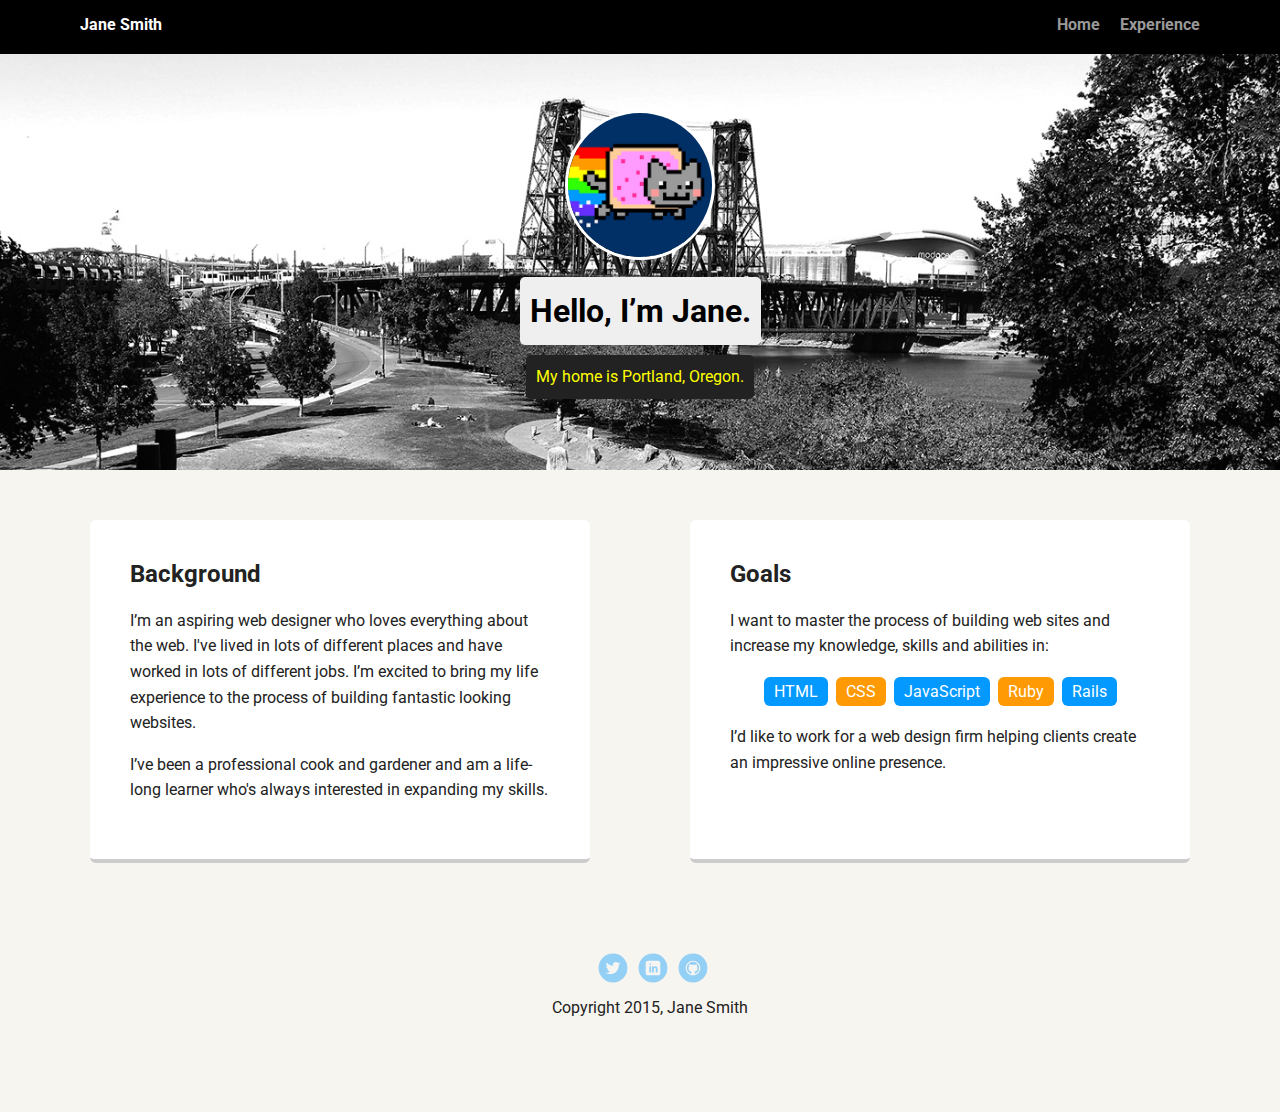
==== index.html @ ebae374d "Add files via upload" ====
<!doctype html>
<html lang="en">
<head>
  <meta charset="utf-8">
  <title>Jane Smith's Profile</title>
  <meta name="viewport" content="width=device-width, initial-scale=1.0">
  <link rel="stylesheet" href="styles.css">
  <link href="https://fonts.googleapis.com/css?family=Muli%7CRoboto:400,300,500,700,900" rel="stylesheet"></head>
  <body>

    <div class="main-nav">
        <ul class="nav">
          <li class="name">Jane Smith</li>
          <li><a href="#">Home</a></li>
          <li><a href="#">Experience</a></li>
        </ul>
    </div>

    <header>
      <img src="images/me.png" alt="Drawing of Jane Smith" class="profile-image">
      <h1 class="tag name">Hello, I’m Jane.</h1>
      <p class="tag location">My home is Portland, Oregon.</p>
    </header>

    <main class="flex">
      <div class="card">
        <h2>Background</h2>
        <p>I’m an aspiring web designer who loves everything about the web. I've lived in lots of different places and have worked in lots of different jobs. I’m excited to bring my life experience to the process of building fantastic looking websites.</p>
        <p>I’ve been a professional cook and gardener and am a life-long learner who's always interested in expanding my skills.</p>
      </div> 

      <div class="card">
        <h2>Goals</h2>
        <p>I want to master the process of building web sites and increase my knowledge, skills and abilities in:</p>
        <ul class="skills">
          <li>HTML</li>
          <li>CSS</li>
          <li>JavaScript</li>
          <li>Ruby</li>
          <li>Rails</li>
        </ul>
        <p>I’d like to work for a web design firm helping clients create an impressive online presence.</p>
      </div> 

    </main>
    <footer>
      <ul>
        <li><a href="#" class="social twitter">Twitter</a></li>
        <li><a href="#" class="social linkedin">LinkedIn</a></li>
        <li><a href="#" class="social github">Github</a></li>
      </ul>
      <p class="copyright">Copyright 2015, Jane Smith</p>
    </footer>
  </body>
  </html>
---- styles.css ----
/* Global Layout Set-up */
* { 
  box-sizing: border-box;
}
  
body {
  margin: 0;
  padding: 0;
  text-align: center;
  font-family: 'Roboto', sans-serif;
  color: #222;
  background: #f7f5f0;
}
/* Link Styles */

a {
  text-decoration: none;
  color: #999;
}
a:hover {
  color: #6633ff;
}

/* Section Styles */

.main-nav {
  width: 100%;
  background: black;
  min-height: 30px;
  padding: 10px;
  position: fixed;
  text-align: center;
}
.nav {
  display: flex;
  justify-content: space-around;
  font-weight: 700;
  list-style-type: none;
  margin: 0 auto;
  padding: 0;
}

.nav .name {
    display: block;
    margin-right: auto;
    color: white;
}
.nav li {
  padding: 5px 10px 10px 10px;
}
.nav a {
  transition: all .5s;
}
.nav a:hover {
  color: white
}

header {
  text-align: center;
  background: url('images/portland.jpg') no-repeat top center ;
  background-size: cover;
  overflow: hidden;
  padding-top: 60px;
}
header {
  line-height: 1.5;
}
header .profile-image {
  margin-top: 50px;
  width: 150px;
  height: 150px;
  border-radius: 50%;
  border: 3px solid white;
  transition: all .5s;
}
header .profile-image:hover {
  transform: scale(1.2) rotate(5deg);
}
.tag {
  background-color: #efefef;
  color: black;
  padding: 10px;
  border-radius: 5px;
  display: table;
  margin: 10px auto;
} 
.location {
  background-color: #222;
  color: yellow;
}
.card {
  margin: 30px;
  padding: 20px 40px 40px;
  max-width: 500px;
  text-align: left;
  background: #fff;
  border-bottom: 4px solid #ccc;
  border-radius: 6px;
  transition: all .5s;
}
.card:hover {
  border-color: #ff99ff;
}

ul.skills {
  padding: 0;
  text-align: center;
}

.skills li {
  border-radius: 6px;
  display: inline-block;
  background: #ff9904;
  color: white;
  padding: 5px 10px;
  margin: 2px;
}

.skills li:nth-child(odd) {
  background: #0399ff;
}

footer {
  width: 100%;
  min-height: 30px;
  padding: 20px 0 40px 20px;
}

footer .copyright {
  top: -8px;
  font-size: .75em;
}

footer ul {
  list-style-type: none;
  margin: 0;
  padding: 0;
}

footer ul li {
  display: inline-block;
}

a.social {
  display: inline-block;
  text-indent: -9999px;
  margin-left: 5px;
  width: 30px;
  height: 30px;
  background-size: 30px 30px;
  opacity: .4;
  transition: all .5s;
}
a.twitter {
  background-image: url(images/twitter.svg);
}
a.linkedin {
  background-image: url(images/linkedin.svg);
}
a.github {
  background-image: url(images/github.svg);
}
a.social:hover {
  opacity: 1;
}
.clearfix {
  clear: both;
}

/* Styles for larger screens */
@media screen and (min-width: 720px) {
  
  .flex {
      display: -ms-flexbox;      /* TWEENER - IE 10 */
      display: flex; 
      max-width: 1200px;
      -ms-flex-pack: distribute;
      justify-content: space-around;
      margin: 0 auto;
  }

  header {
    min-height: 470px;
  }

  .nav {
    max-width: 1200px;
    padding: 0 30px;
  }


  main {
    padding-top: 20px;
  }

  main p {
    line-height: 1.6em;
  }

  footer {
    font-size: 1.3em;
    max-width: 1200px;
    margin: 40px auto;
  }

}
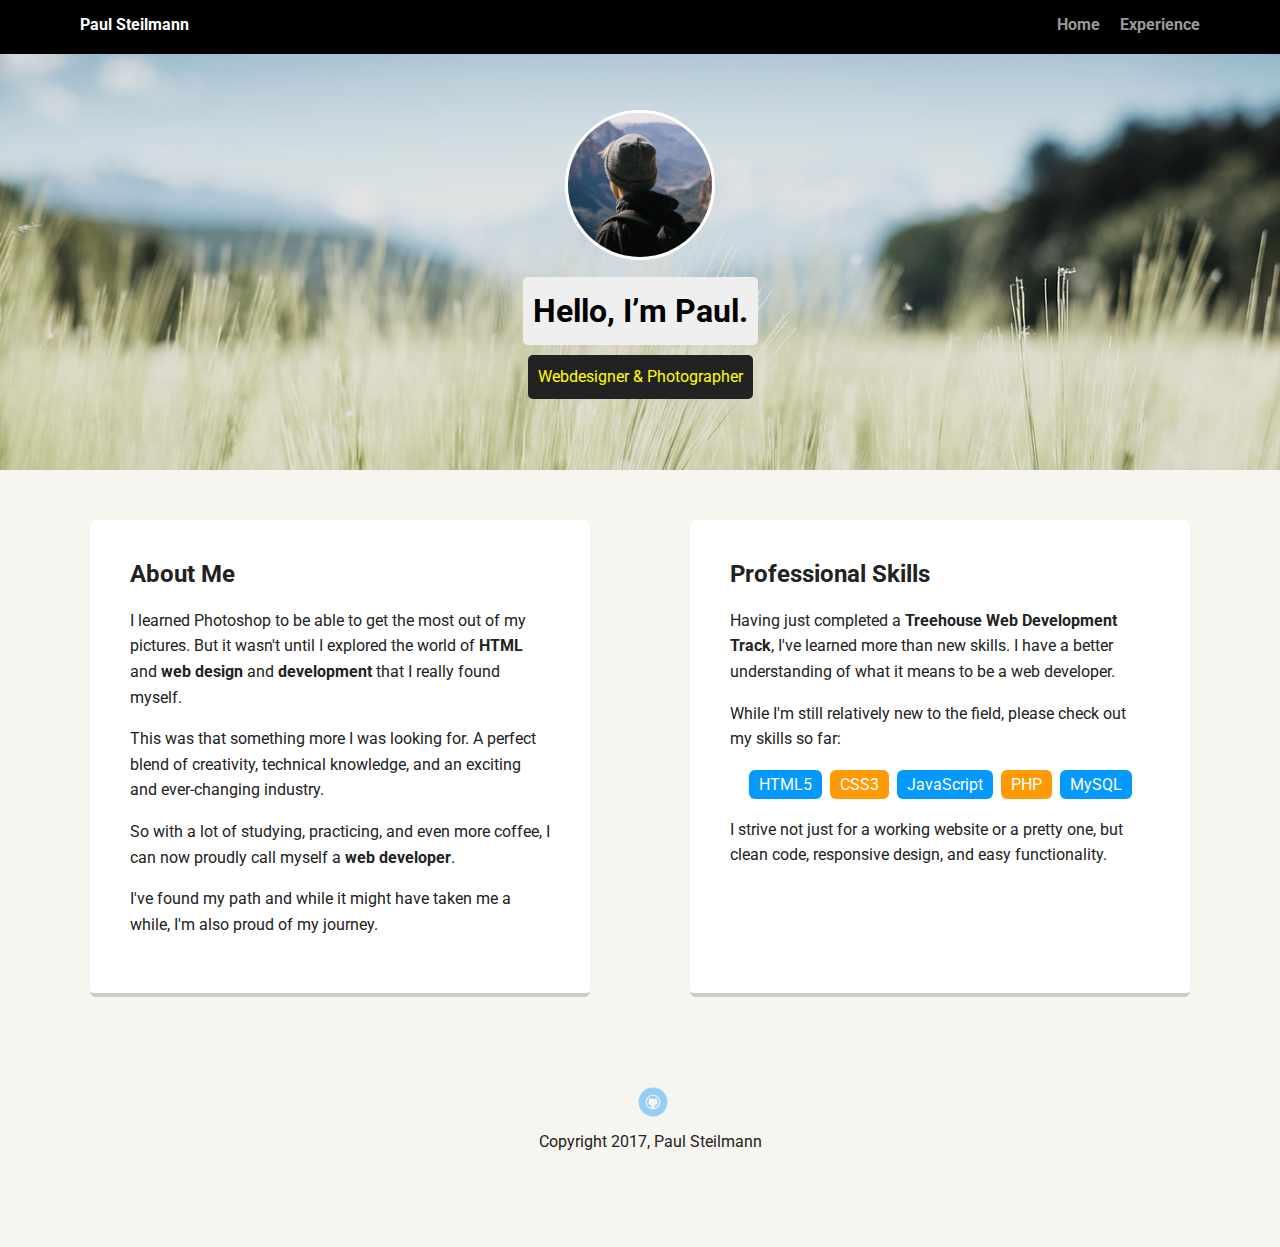
==== commit c63f9d08: "Update 1" ====
--- a/index.html
+++ b/index.html
@@ -2,7 +2,7 @@
 <html lang="en">
 <head>
   <meta charset="utf-8">
-  <title>Jane Smith's Profile</title>
+  <title>Paul Steilmann | Web Designer and Photographer</title>
   <meta name="viewport" content="width=device-width, initial-scale=1.0">
   <link rel="stylesheet" href="styles.css">
   <link href="https://fonts.googleapis.com/css?family=Muli%7CRoboto:400,300,500,700,900" rel="stylesheet"></head>
@@ -10,46 +10,50 @@
 
     <div class="main-nav">
         <ul class="nav">
-          <li class="name">Jane Smith</li>
-          <li><a href="#">Home</a></li>
-          <li><a href="#">Experience</a></li>
+          <li class="name">Paul Steilmann</li>
+          <li><a href="index.html">Home</a></li>
+          <li><a href="experience.html">Experience</a></li>
         </ul>
     </div>
 
     <header>
-      <img src="images/me.png" alt="Drawing of Jane Smith" class="profile-image">
-      <h1 class="tag name">Hello, I’m Jane.</h1>
-      <p class="tag location">My home is Portland, Oregon.</p>
+      <img src="images/me.png" alt="Picture of Anton Kowalski" class="profile-image">
+      <h1 class="tag name">Hello, I’m Paul.</h1>
+      <p class="tag location">Webdesigner &amp; Photographer</p>
     </header>
 
     <main class="flex">
       <div class="card">
-        <h2>Background</h2>
-        <p>I’m an aspiring web designer who loves everything about the web. I've lived in lots of different places and have worked in lots of different jobs. I’m excited to bring my life experience to the process of building fantastic looking websites.</p>
-        <p>I’ve been a professional cook and gardener and am a life-long learner who's always interested in expanding my skills.</p>
-      </div> 
+        <h2>About Me</h2>
+        <p>I learned Photoshop to be able to get the most out of my pictures. But it wasn't until I explored the world of <strong>HTML</strong> and <strong>web design</strong> and <strong>development</strong> that I really found myself.</p>
+        
+          <p>This was that something more I was looking for. A perfect blend of creativity, technical knowledge, and an exciting and ever-changing industry.</p>
+        <p>So with a lot of studying, practicing, and even more coffee, I can now proudly call myself a <strong>web developer</strong>. </p>
+        <p>I've found my path and while it might have taken me a while, I'm also proud of my journey.</p>
+      </div>
 
       <div class="card">
-        <h2>Goals</h2>
-        <p>I want to master the process of building web sites and increase my knowledge, skills and abilities in:</p>
+        <h2>Professional Skills</h2>
+        <p>Having just completed a <strong>Treehouse Web Development Track</strong>, I've learned more than new skills. I have a better understanding of what it means to be a web developer.</p>
+        <p>While I'm still relatively new to the field, please check out my skills so far:</p>
         <ul class="skills">
-          <li>HTML</li>
-          <li>CSS</li>
+          <li>HTML5</li>
+          <li>CSS3</li>
           <li>JavaScript</li>
-          <li>Ruby</li>
-          <li>Rails</li>
+          <li>PHP</li>
+           <li>MySQL</li>
+            
+         
         </ul>
-        <p>I’d like to work for a web design firm helping clients create an impressive online presence.</p>
-      </div> 
+        <p>I strive not just for a working website or a pretty one, but clean code, responsive design, and easy functionality.</p>
+      </div>
 
     </main>
     <footer>
       <ul>
-        <li><a href="#" class="social twitter">Twitter</a></li>
-        <li><a href="#" class="social linkedin">LinkedIn</a></li>
-        <li><a href="#" class="social github">Github</a></li>
+         <li><a href="https://github.com/steilmann" class="social github">Github</a></li>
       </ul>
-      <p class="copyright">Copyright 2015, Jane Smith</p>
+      <p class="copyright">Copyright 2017, Paul Steilmann</p>
     </footer>
   </body>
   </html>
--- a/styles.css
+++ b/styles.css
@@ -57,7 +57,7 @@
 
 header {
   text-align: center;
-  background: url('images/portland.jpg') no-repeat top center ;
+  background: url('images/field.jpg') no-repeat top center ;
   background-size: cover;
   overflow: hidden;
   padding-top: 60px;
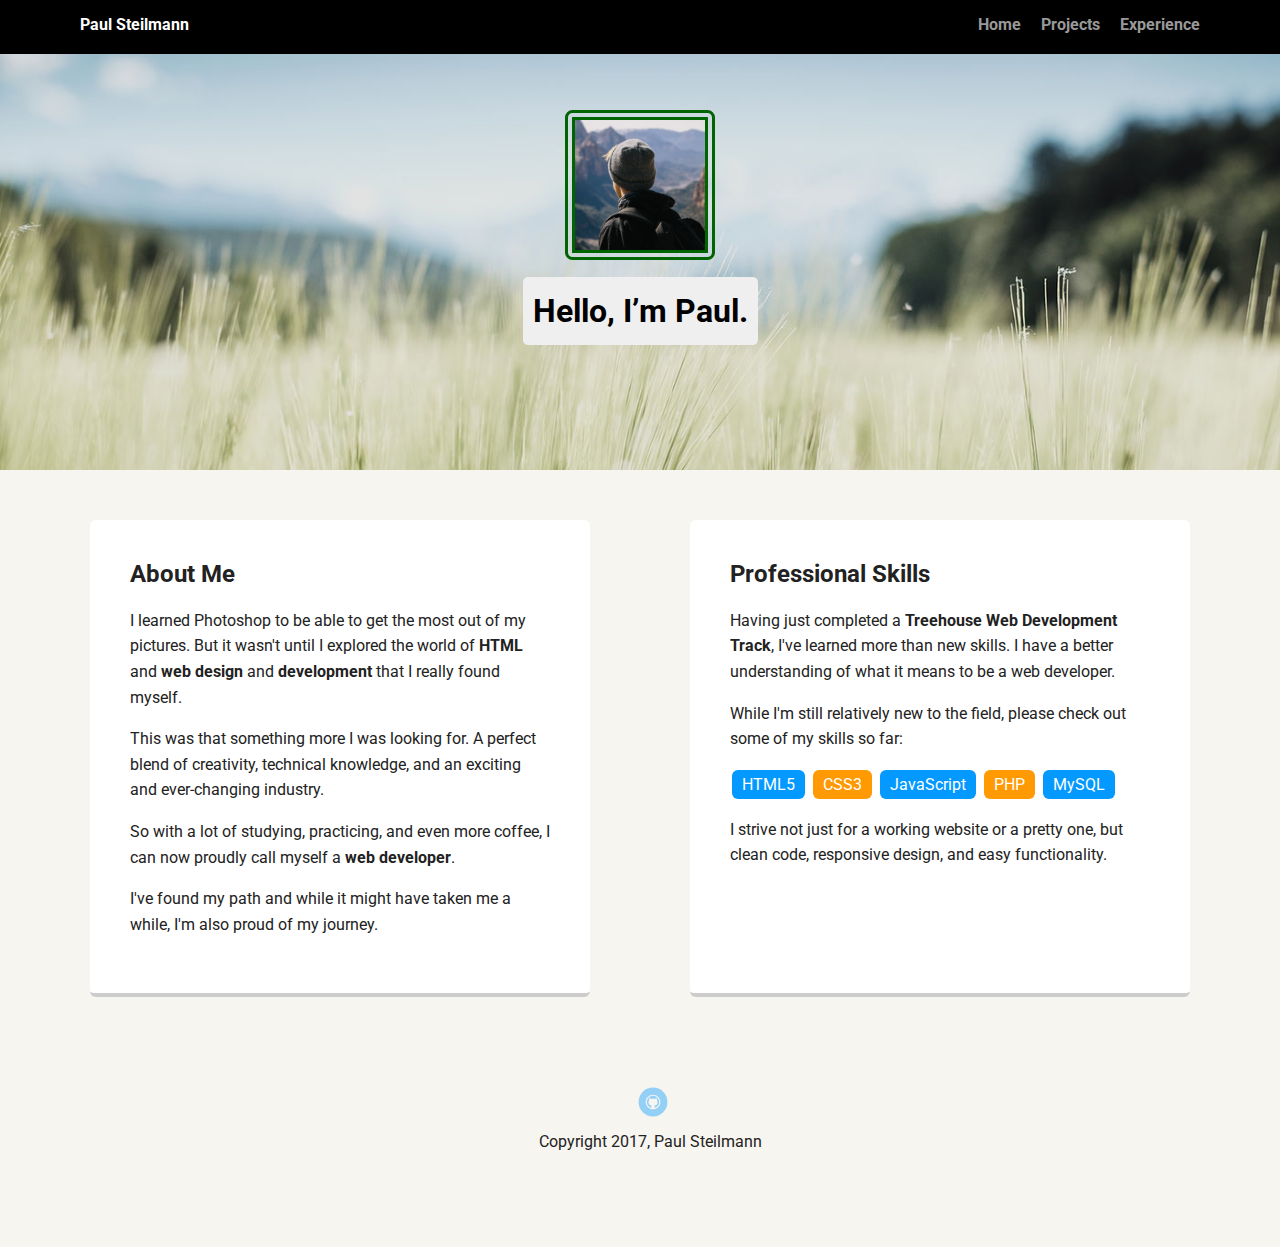
==== commit 2b4c9d6d: "Update" ====
--- a/index.html
+++ b/index.html
@@ -1,59 +1,51 @@
 <!doctype html>
 <html lang="en">
 <head>
-  <meta charset="utf-8">
-  <title>Paul Steilmann | Web Designer and Photographer</title>
-  <meta name="viewport" content="width=device-width, initial-scale=1.0">
-  <link rel="stylesheet" href="styles.css">
-  <link href="https://fonts.googleapis.com/css?family=Muli%7CRoboto:400,300,500,700,900" rel="stylesheet"></head>
-  <body>
-
-    <div class="main-nav">
-        <ul class="nav">
-          <li class="name">Paul Steilmann</li>
-          <li><a href="index.html">Home</a></li>
-          <li><a href="experience.html">Experience</a></li>
-        </ul>
-    </div>
-
-    <header>
-      <img src="images/me.png" alt="Picture of Anton Kowalski" class="profile-image">
-      <h1 class="tag name">Hello, I’m Paul.</h1>
-      <p class="tag location">Webdesigner &amp; Photographer</p>
-    </header>
-
-    <main class="flex">
-      <div class="card">
-        <h2>About Me</h2>
-        <p>I learned Photoshop to be able to get the most out of my pictures. But it wasn't until I explored the world of <strong>HTML</strong> and <strong>web design</strong> and <strong>development</strong> that I really found myself.</p>
-        
-          <p>This was that something more I was looking for. A perfect blend of creativity, technical knowledge, and an exciting and ever-changing industry.</p>
-        <p>So with a lot of studying, practicing, and even more coffee, I can now proudly call myself a <strong>web developer</strong>. </p>
-        <p>I've found my path and while it might have taken me a while, I'm also proud of my journey.</p>
-      </div>
-
-      <div class="card">
-        <h2>Professional Skills</h2>
-        <p>Having just completed a <strong>Treehouse Web Development Track</strong>, I've learned more than new skills. I have a better understanding of what it means to be a web developer.</p>
-        <p>While I'm still relatively new to the field, please check out my skills so far:</p>
-        <ul class="skills">
-          <li>HTML5</li>
-          <li>CSS3</li>
-          <li>JavaScript</li>
-          <li>PHP</li>
-           <li>MySQL</li>
-            
-         
-        </ul>
-        <p>I strive not just for a working website or a pretty one, but clean code, responsive design, and easy functionality.</p>
-      </div>
-
-    </main>
-    <footer>
-      <ul>
-         <li><a href="https://github.com/steilmann" class="social github">Github</a></li>
-      </ul>
-      <p class="copyright">Copyright 2017, Paul Steilmann</p>
-    </footer>
-  </body>
-  </html>
+<meta charset="utf-8">
+<title>Paul Steilmann | Web Designer and Photographer</title>
+<meta name="viewport" content="width=device-width, initial-scale=1.0">
+<link rel="stylesheet" href="styles.css">
+<link href="https://fonts.googleapis.com/css?family=Muli%7CRoboto:400,300,500,700,900" rel="stylesheet">
+</head>
+<body>
+<div class="main-nav">
+  <ul class="nav">
+    <li class="name">Paul Steilmann</li>
+    <li><a href="index.html">Home</a></li>
+    <li><a href="projects.html">Projects</a></li>
+    <li><a href="experience.html">Experience</a></li>
+  </ul>
+</div>
+<header> <img src="images/me.png" alt="Picture of Anton Kowalski" class="profile-image">
+  <h1 class="tag name">Hello, I’m Paul.</h1>
+</header>
+<main class="flex">
+  <div class="card col_2">
+    <h2>About Me</h2>
+    <p>I learned Photoshop to be able to get the most out of my pictures. But it wasn't until I explored the world of <strong>HTML</strong> and <strong>web design</strong> and <strong>development</strong> that I really found myself.</p>
+    <p>This was that something more I was looking for. A perfect blend of creativity, technical knowledge, and an exciting and ever-changing industry.</p>
+    <p>So with a lot of studying, practicing, and even more coffee, I can now proudly call myself a <strong>web developer</strong>. </p>
+    <p>I've found my path and while it might have taken me a while, I'm also proud of my journey.</p>
+  </div>
+  <div class="card col_2">
+    <h2>Professional Skills</h2>
+    <p>Having just completed a <strong>Treehouse Web Development Track</strong>, I've learned more than new skills. I have a better understanding of what it means to be a web developer.</p>
+    <p>While I'm still relatively new to the field, please check out some of my skills so far:</p>
+    <ul class="skills">
+      <li>HTML5</li>
+      <li>CSS3</li>
+      <li>JavaScript</li>
+      <li>PHP</li>
+      <li>MySQL</li>
+    </ul>
+    <p>I strive not just for a working website or a pretty one, but clean code, responsive design, and easy functionality.</p>
+  </div>
+</main>
+<footer>
+  <ul>
+    <li><a href="https://github.com/steilmann" class="social github">Github</a></li>
+  </ul>
+  <p class="copyright">Copyright 2017, Paul Steilmann</p>
+</footer>
+</body>
+</html>
--- a/styles.css
+++ b/styles.css
@@ -69,12 +69,12 @@
   margin-top: 50px;
   width: 150px;
   height: 150px;
-  border-radius: 50%;
-  border: 3px solid white;
+  border-radius: 5%;
+  border: 10px double darkgreen;
   transition: all .5s;
 }
 header .profile-image:hover {
-  transform: scale(1.2) rotate(5deg);
+  transform: rotate(360deg);
 }
 .tag {
   background-color: #efefef;
@@ -91,20 +91,37 @@
 .card {
   margin: 30px;
   padding: 20px 40px 40px;
-  max-width: 500px;
   text-align: left;
   background: #fff;
   border-bottom: 4px solid #ccc;
   border-radius: 6px;
   transition: all .5s;
+  
 }
 .card:hover {
   border-color: #ff99ff;
 }
 
+
+.card:hover {
+  border-color: #ff99ff;
+}
+
+.col_2 {
+	max-width: 500px;
+	
+}
+
+.col_1 {
+	max-width: 1100px;
+}
+
+
+
+
 ul.skills {
   padding: 0;
-  text-align: center;
+  text-align: left;
 }
 
 .skills li {
@@ -167,18 +184,26 @@
   clear: both;
 }
 
+.image_article {
+		width: 100%;
+	}
+
+
+
 /* Styles for larger screens */
 @media screen and (min-width: 720px) {
   
   .flex {
       display: -ms-flexbox;      /* TWEENER - IE 10 */
       display: flex; 
-      max-width: 1200px;
       -ms-flex-pack: distribute;
       justify-content: space-around;
       margin: 0 auto;
-  }
-
+	  max-width: 1200px;
+}
+
+
+	
   header {
     min-height: 470px;
   }
@@ -196,12 +221,14 @@
   main p {
     line-height: 1.6em;
   }
+	
 
   footer {
     font-size: 1.3em;
     max-width: 1200px;
     margin: 40px auto;
   }
-
-}
-
+	
+
+}
+
